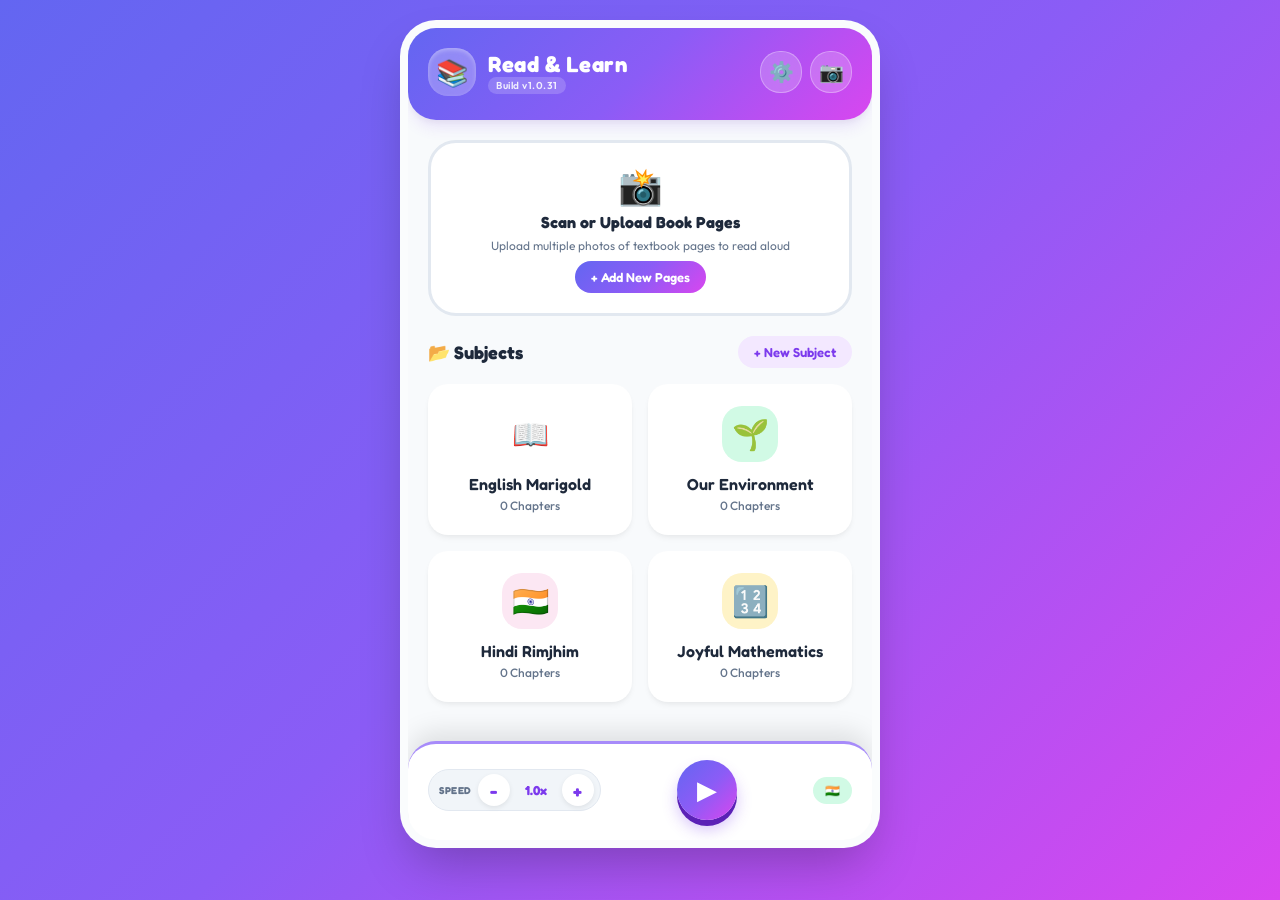
==== index.html @ c753f8bf "feat: Fullscreen Camera & Interactive Image Crop (Build v1.0.31)" ====
<!DOCTYPE html>
<html lang="en">

<head>
  <meta charset="UTF-8">
  <meta name="viewport" content="width=device-width, initial-scale=1.0, maximum-scale=1.0, user-scalable=no">
  <title>Read & Learn - Kids English & Hindi Learning App</title>
  <meta name="description"
    content="Kid-friendly learning app for 2nd graders to scan textbook pages, read English & Hindi text aloud in an Indian accent, and organize by subject and chapter.">
  <meta name="theme-color" content="#7C3AED">
  <link rel="manifest" href="manifest.json">
  <link rel="stylesheet" href="src/styles/main.css">
</head>

<body>

  <div class="app-container">

    <!-- APP HEADER -->
    <header class="app-header">
      <div class="header-top">
        <div class="logo-group">
          <div class="app-icon-badge">📚</div>
          <div>
            <h1 class="app-title">Read & Learn</h1>
            <p class="app-subtitle"><span class="build-tag" id="appBuildTag">Build v1.0.31</span></p>
          </div>
        </div>
        <div style="display: flex; gap: 8px;">
          <button class="btn-icon" id="btnHeaderAiSettings" title="AI Scanning Settings">⚙️</button>
          <button class="btn-icon" id="btnHeaderScan" title="Scan / Upload Pages">📷</button>
        </div>
      </div>

      <!-- Navigation Back Bar (Hidden on Home) -->
      <div class="nav-back-bar" id="navBackBar" style="display: none;">
        <button class="btn-back" id="btnNavBack">
          <span>←</span> Back
        </button>
        <span id="navBreadcrumb" style="font-family: var(--font-heading); font-size: 14px; opacity: 0.9;"></span>
      </div>
    </header>

    <!-- MAIN CONTENT VIEWS -->
    <main class="main-content">

      <!-- 1. HOME VIEW (Subjects Grid & Recent Chapters) -->
      <section id="view-home" class="view-section active">

        <!-- Action Banner -->
        <div class="upload-dropzone" id="quickScanBanner"
          style="padding: 20px; margin-bottom: 20px; background: white; border-style: solid; border-color: #E2E8F0;">
          <span class="dropzone-icon" style="font-size: 36px; margin-bottom: 4px;">📸</span>
          <h3 class="dropzone-title" style="font-size: 16px;">Scan or Upload Book Pages</h3>
          <p class="dropzone-sub" style="font-size: 12px; margin-bottom: 8px;">Upload multiple photos of textbook pages
            to read aloud</p>
          <button class="btn-pill" style="margin: 0 auto; background: var(--bg-gradient); color: white;">+ Add New
            Pages</button>
        </div>

        <div class="section-header">
          <h2 class="section-title"><span>📂</span> Subjects</h2>
          <button class="btn-pill" id="btnAddSubjectModal">+ New Subject</button>
        </div>

        <!-- Subjects Grid -->
        <div class="subjects-grid" id="subjectsGrid">
          <!-- Dynamic Subjects rendered by app.js -->
        </div>

      </section>


      <!-- 2. SUBJECT VIEW (Chapters List) -->
      <section id="view-subject" class="view-section">
        <div class="section-header">
          <h2 class="section-title" id="subjectDetailTitle"><span>📖</span> Subject Chapters</h2>
          <button class="btn-pill" id="btnAddChapterModal">+ New Chapter</button>
        </div>

        <div class="chapters-list" id="chaptersList">
          <!-- Dynamic Chapters list rendered by app.js -->
        </div>
      </section>


      <!-- 3. SCAN & MULTI-IMAGE UPLOAD VIEW -->
      <section id="view-scan" class="view-section">
        <div class="section-header">
          <h2 class="section-title"><span>📤</span> Upload & Extract Text</h2>
        </div>

        <!-- Scan Mode Selector (2 Options) -->
        <div class="scan-mode-container" style="margin-bottom: 20px;">
          <label class="form-label"
            style="font-weight: 700; font-size: 15px; margin-bottom: 10px; display: block;">Choose Scan Mode:</label>
          <div class="scan-mode-options" id="scanModeOptions">

            <!-- Option 1: Full Chapter Scan -->
            <div class="scan-option-card selected" id="btnModeFullChapter" data-mode="full">
              <div class="scan-option-badge" style="background: #EDE9FE; color: #6D28D9;">Option 1</div>
              <div class="scan-option-icon">📚</div>
              <div class="scan-option-content">
                <h4>Full Chapter Scan</h4>
                <p>Scan & save all textbook pages permanently to a Subject</p>
              </div>
              <input type="radio" id="radioModeFull" name="scanMode" value="full" checked
                style="accent-color: var(--primary-purple); width: 18px; height: 18px; cursor: pointer;">
            </div>

            <!-- Option 2: Temporary Scan -->
            <div class="scan-option-card" id="btnModeTempPage" data-mode="temp">
              <div class="scan-option-badge" style="background: #FEF3C7; color: #D97706;">Option 2</div>
              <div class="scan-option-icon">⚡</div>
              <div class="scan-option-content">
                <h4>Temporary Scan</h4>
                <p>Quick read aloud for 1 page without saving to stored chapters</p>
              </div>
              <input type="radio" id="radioModeTemp" name="scanMode" value="temp"
                style="accent-color: var(--primary-purple); width: 18px; height: 18px; cursor: pointer;">
            </div>

          </div>
        </div>

        <!-- Dropzone & Multi File Input -->
        <div class="upload-dropzone" id="uploadDropzone">
          <span class="dropzone-icon">🖼️</span>
          <h3 class="dropzone-title" id="dropzoneTitleText">Tap to Upload or Take Photo</h3>
          <p class="dropzone-sub" id="dropzoneSubText">Use mobile camera, upload files, or drag & drop</p>

          <!-- Hidden Native File Inputs -->
          <input type="file" id="fileInputCamera" accept="image/*" capture="environment" style="display: none;">
          <input type="file" id="fileInputMulti" multiple accept="image/*" style="display: none;">

          <div style="display: flex; gap: 8px; justify-content: center; flex-wrap: wrap; margin-top: 10px;">
            <button class="btn-pill" id="btnCameraSnap"
              style="background: var(--bg-gradient); color: white; font-weight: 700; box-shadow: 0 4px 10px rgba(124, 58, 237, 0.25);">📷
              Camera</button>
            <button class="btn-pill" id="btnLiveScanner"
              style="background: var(--primary-purple-soft); color: var(--primary-purple); font-weight: 600;">🎥 Live
              Scanner</button>
            <button class="btn-pill" id="btnChoosePhotos">📁 Gallery</button>
          </div>
        </div>

        <!-- Image Previews Grid -->
        <div class="image-previews-grid" id="imagePreviewsGrid">
          <!-- Thumbnails rendered dynamically -->
        </div>

        <!-- Destination Subject & Chapter Selection (Visible only in Full Chapter mode) -->
        <div id="fullChapterFields">
          <div class="form-group">
            <label class="form-label" for="selectScanSubject">Select Subject</label>
            <select id="selectScanSubject" class="form-select"></select>
          </div>

          <div class="form-group">
            <label class="form-label" for="inputScanChapterTitle">Chapter Name / Title</label>
            <input type="text" id="inputScanChapterTitle" class="form-input"
              placeholder="e.g. Chapter 1: The Magic Garden">
          </div>
        </div>

        <!-- Temporary Scan Banner Notice -->
        <div id="tempScanNotice"
          style="display: none; background: #FEF3C7; border: 1.5px dashed #F59E0B; padding: 12px 16px; border-radius: var(--radius-sm); margin-bottom: 16px; color: #92400E; font-size: 13px; align-items: center; gap: 10px;">
          <span style="font-size: 20px;">⚡</span>
          <div>
            <strong>Temporary 1-Page Mode Active:</strong>
            <div>Scans 1 page for instant read aloud. Will not save to database unless you choose to save later!</div>
          </div>
        </div>

        <!-- Progress Box -->
        <div class="progress-box" id="ocrProgressBox" style="display: none;">
          <div
            style="display: flex; justify-content: space-between; font-size: 13px; font-family: var(--font-heading);">
            <span id="ocrProgressStatus">Processing OCR...</span>
            <span id="ocrProgressPercent">0%</span>
          </div>
          <div class="progress-bar-bg">
            <div class="progress-bar-fill" id="ocrProgressBarFill"></div>
          </div>
        </div>

        <button class="btn-cta" id="btnStartOcr">
          <span>✨ Extract Text & Save Chapter</span>
        </button>
      </section>


      <!-- 4. CHAPTER READER VIEW (Sentence Highlighting & Dual Language) -->
      <section id="view-chapter" class="view-section">

        <div class="reader-container">
          <!-- Temporary Scan Header Banner -->
          <div id="tempScanHeaderBanner"
            style="display: none; background: #FEF3C7; border: 1px solid #FDE68A; color: #92400E; padding: 8px 14px; border-radius: var(--radius-sm); font-size: 12px; font-weight: 600; justify-content: space-between; align-items: center; margin-bottom: 14px;">
            <span style="display: flex; align-items: center; gap: 6px;">⚡ <span>Temporary Scan</span></span>
            <button class="btn-pill" id="btnSaveTempToChapter"
              style="padding: 4px 12px; font-size: 12px; background: #F59E0B; color: white;">💾 Save to Subject</button>
          </div>

          <!-- Reader Header & Language Selector -->
          <div class="reader-header">
            <div>
              <h2 class="reader-title" id="readerChapterTitle">Chapter Title</h2>
              <span id="readerSubjectBadge"
                style="font-size: 12px; color: var(--text-muted); font-weight: 600;">Subject</span>
            </div>

            <!-- Language Tabs (English vs Hindi) -->
            <div class="language-tabs">
              <button class="lang-tab-btn active" id="btnLangEn">🇬🇧 English</button>
              <button class="lang-tab-btn" id="btnLangHi">🇮🇳 हिंदी (Hindi)</button>
            </div>
          </div>

          <!-- Page Indicator & Scanned Image Modal Trigger -->
          <div class="page-image-toggle-bar">
            <span class="page-num-indicator" id="readerPageIndicator">Page 1 of 1</span>
            <div style="display: flex; gap: 6px;">
              <button class="btn-pill" id="btnEditTextContent"
                style="padding: 4px 10px; font-size: 11px; background: white; color: var(--primary-purple);">✏️ Edit
                Text</button>
              <button class="btn-pill" id="btnViewOriginalImage" style="padding: 4px 10px; font-size: 11px;">🖼️ View
                Photo</button>
            </div>
          </div>

          <!-- Main Text Box with Sentence Highlighting -->
          <div class="text-content-box" id="textContentBox">
            <!-- Sentences rendered dynamically with .sentence-item spans -->
          </div>
        </div>

      </section>

    </main>


    <!-- FLOATING KID AUDIO PLAYER DOCK (Sticky at bottom) -->
    <div class="audio-player-dock" id="audioPlayerDock">
      <div class="player-controls-row">

        <!-- YouTube-Style Speed Control (- / + from 0.1x to 2.0x) -->
        <div class="speed-control-group">
          <span class="speed-label">SPEED</span>
          <button class="speed-step-btn" id="btnSpeedDec" title="Decrease Speed">-</button>
          <span class="speed-value-badge" id="speedValueDisplay">1.0x</span>
          <button class="speed-step-btn" id="btnSpeedInc" title="Increase Speed">+</button>
        </div>

        <!-- Big Play / Pause Button -->
        <button class="play-main-btn" id="btnPlayMain" title="Read Aloud">
          ▶
        </button>

        <!-- Indian Accent Badge: flag only, no text label -->
        <div class="audio-accent-badge" title="Indian Accent Voice">
          <span id="audioAccentLabel">🇮🇳</span>
        </div>
      </div>
    </div>


    <!-- MODAL: ADD SUBJECT -->
    <div class="modal-overlay" id="modalAddSubject">
      <div class="modal-card">
        <div class="modal-header">
          <h3 class="modal-title">Create New Subject</h3>
          <button class="btn-delete-small" id="btnCloseSubjectModal">✕</button>
        </div>
        <div class="form-group">
          <label class="form-label" for="inputSubjectName">Subject Name</label>
          <input type="text" id="inputSubjectName" class="form-input" placeholder="e.g. Moral Science, Computers">
        </div>
        <div class="form-group">
          <label class="form-label">Subject Icon & Color</label>
          <div style="display: flex; gap: 10px;">
            <select id="selectSubjectIcon" class="form-select" style="flex: 1;">
              <option value="📖">📖 Book</option>
              <option value="🌱">🌱 Science</option>
              <option value="🎨">🎨 Art / Hindi</option>
              <option value="🔢">🔢 Math</option>
              <option value="🌍">🌍 Social</option>
              <option value="💻">💻 Computer</option>
              <option value="⭐">⭐ General</option>
            </select>
            <select id="selectSubjectTheme" class="form-select" style="flex: 1;">
              <option value="purple">💜 Purple</option>
              <option value="pink">💖 Pink</option>
              <option value="green">💚 Green</option>
              <option value="yellow">💛 Yellow</option>
              <option value="blue">💙 Blue</option>
            </select>
          </div>
        </div>
        <button class="btn-cta" id="btnSaveSubject">Save Subject</button>
      </div>
    </div>

    <!-- MODAL: SAVE TEMPORARY SCAN TO CHAPTER -->
    <div class="modal-overlay" id="modalSaveTemp">
      <div class="modal-card">
        <div class="modal-header"
          style="display: flex; justify-content: space-between; align-items: center; margin-bottom: 16px;">
          <h3 class="modal-title" style="font-family: var(--font-heading); font-size: 18px; color: var(--text-dark);">💾
            Save to Subject Chapter</h3>
          <button class="btn-delete-small" id="btnCloseSaveTempModal">✕</button>
        </div>
        <div class="form-group">
          <label class="form-label" for="selectSaveTempSubject">Select Subject</label>
          <select id="selectSaveTempSubject" class="form-select"></select>
        </div>
        <div class="form-group">
          <label class="form-label" for="inputSaveTempTitle">Chapter Name / Title</label>
          <input type="text" id="inputSaveTempTitle" class="form-input" placeholder="e.g. Chapter 1: Quick Story">
        </div>
        <button class="btn-cta" id="btnConfirmSaveTemp">Save to Chapter List</button>
      </div>
    </div>

    <!-- MODAL: LIVE CAMERA VIEWFINDER -->
    <div class="modal-overlay" id="modalLiveCamera">
      <div class="modal-card" style="max-width: 440px; padding: 18px; text-align: center;">
        <div class="modal-header"
          style="display: flex; justify-content: space-between; align-items: center; margin-bottom: 12px;">
          <h3 class="modal-title" style="font-family: var(--font-heading); font-size: 17px; color: var(--text-dark);">📷
            Align Page & Snap Photo</h3>
          <button class="btn-delete-small" id="btnCloseCameraModal">✕</button>
        </div>

        <div
          style="position: relative; width: 100%; aspect-ratio: 4/3; background: #000; border-radius: var(--radius-md); overflow: hidden; margin-bottom: 16px; box-shadow: inset 0 0 20px rgba(0,0,0,0.6);">
          <video id="cameraVideoFeed" autoplay playsinline
            style="width: 100%; height: 100%; object-fit: cover;"></video>
          <!-- Page Framing Guide -->
          <div
            style="position: absolute; top: 12px; left: 12px; right: 12px; bottom: 12px; border: 2px dashed rgba(255,255,255,0.7); border-radius: 12px; pointer-events: none; display: flex; align-items: center; justify-content: center; color: rgba(255,255,255,0.7); font-size: 12px;">
            Align textbook page inside frame
          </div>
        </div>

        <button class="btn-cta" id="btnSnapCameraStream"
          style="background: var(--bg-gradient); color: white; padding: 14px;">
          <span>📸 Snap Picture</span>
        </button>
      </div>
    </div>

    <!-- MODAL: EDIT PAGE TEXT -->
    <div class="modal-overlay" id="modalEditText">
      <div class="modal-card" style="max-width: 440px;">
        <div class="modal-header"
          style="display: flex; justify-content: space-between; align-items: center; margin-bottom: 14px;">
          <h3 class="modal-title" style="font-family: var(--font-heading); font-size: 17px; color: var(--text-dark);">✏️
            Edit Page Text</h3>
          <button class="btn-delete-small" id="btnCloseEditTextModal">✕</button>
        </div>
        <div class="form-group">
          <label class="form-label" for="inputPageTextEdit">Page Content (English)</label>
          <textarea id="inputPageTextEdit" class="form-input" rows="8"
            style="font-family: var(--font-body); font-size: 15px; resize: vertical; line-height: 1.5;"></textarea>
        </div>
        <button class="btn-cta" id="btnSavePageTextEdit">Save & Re-translate</button>
      </div>
    </div>

    <!-- FULLSCREEN CAMERA: Live + Crop -->
    <div class="camera-fullscreen-overlay" id="modalCameraStream">

      <!-- Phase 1: Live video feed -->
      <div id="cameraLivePhase">
        <video id="videoCameraFeed" autoplay playsinline muted webkit-playsinline></video>
        <div class="camera-top-bar">
          <button id="btnCloseCameraModal" onclick="if(window.app && window.app.scanView) window.app.scanView.stopCameraStream()">✕ Close</button>
        </div>
        <div class="camera-viewfinder-guide" aria-hidden="true"></div>
        <div class="camera-bottom-bar">
          <button id="btnSnapCameraStream" onclick="if(window.app && window.app.scanView) window.app.scanView.snapFrameFromCamera()">📸 Snap</button>
        </div>
      </div>

      <!-- Phase 2: Crop editor (shown after snap) -->
      <div id="cameraCropPhase" style="display:none;">
        <canvas id="cropCanvas"></canvas>
        <div id="cropHandleOverlay"></div>
        <div class="camera-top-bar">
          <button id="btnCropRetake" onclick="if(window.app && window.app.scanView) window.app.scanView._retakeFromCrop()">↩ Retake</button>
        </div>
        <div class="camera-bottom-bar">
          <div class="crop-bottom-hint">Drag corners to adjust crop</div>
          <button id="btnCropConfirm" onclick="if(window.app && window.app.scanView) window.app.scanView._confirmCrop()">✂️ Use Crop</button>
        </div>
      </div>

    </div>

    <!-- MODAL: AI SETTINGS (Gemini API Key) -->
    <div class="modal-overlay" id="modalAiSettings">
      <div class="modal-card" style="max-width: 420px;">
        <div class="modal-header"
          style="display: flex; justify-content: space-between; align-items: center; margin-bottom: 16px;">
          <h3 class="modal-title" style="font-family: var(--font-heading); font-size: 17px; color: var(--text-dark);">✨
            AI Vision Settings</h3>
          <button class="btn-close-modal" id="btnCloseAiSettings">✕</button>
        </div>

        <!-- Status Badge -->
        <div id="aiStatusBadge"
          style="display: flex; align-items: center; gap: 8px; padding: 10px 14px; border-radius: var(--radius-sm); background: #F1F5F9; margin-bottom: 16px; font-size: 13px; font-weight: 600;">
          <span id="aiStatusDot"
            style="width: 10px; height: 10px; border-radius: 50%; background: #94A3B8; display: inline-block;"></span>
          <span id="aiStatusText">No API Key — Using On-Device OCR</span>
        </div>

        <div class="form-group" style="margin-bottom: 14px;">
          <label class="form-label" for="inputGeminiApiKey">Gemini API Key</label>
          <input id="inputGeminiApiKey" type="password" class="form-input"
            placeholder="Paste your Gemini API key here..." autocomplete="off" />
          <p style="font-size: 11px; color: var(--text-muted); margin-top: 6px; line-height: 1.5;">Get a <strong>100%
              free</strong> API key from <a href="https://aistudio.google.com/" target="_blank"
              style="color: var(--primary-purple);">Google AI Studio</a>. Key is stored only on your phone.</p>
        </div>

        <div style="display: flex; gap: 10px; margin-bottom: 10px;">
          <button class="btn-cta" id="btnSaveAiKey" style="flex: 1;">💾 Save Key & Enable AI</button>
          <button class="btn-pill" id="btnClearAiKey"
            style="padding: 12px 16px; background: #FEE2E2; color: #DC2626;">🗑️ Remove</button>
        </div>
        <button class="btn-pill" id="btnTestAiKey"
          style="width: 100%; background: #EDE9FE; color: #6D28D9; font-weight: 700;">🔌 Test Connection</button>
        <p id="aiTestResult" style="font-size: 12px; margin-top: 8px; min-height: 16px; font-weight: 600;"></p>
      </div>
    </div>

    <!-- TOAST NOTIFICATION -->
    <div class="toast-msg" id="toastMsg">Notification message</div>

  </div>

  <!-- Tesseract OCR Library (local worker runner) -->
  <script src="lib/tesseract/tesseract.min.js"></script>

  <!-- Modular PWA Application Entry Point -->
  <script type="module" src="src/app.js"></script>
</body>

</html>
---- src/styles/main.css ----
/* ==========================================================================
   Kids Learning App - Modular CSS Master Import File
   ========================================================================== */

@import './base.css';
@import './header.css';
@import './home-view.css';
@import './scan-view.css';
@import './reader.css';
@import './player.css';
@import './modals.css';
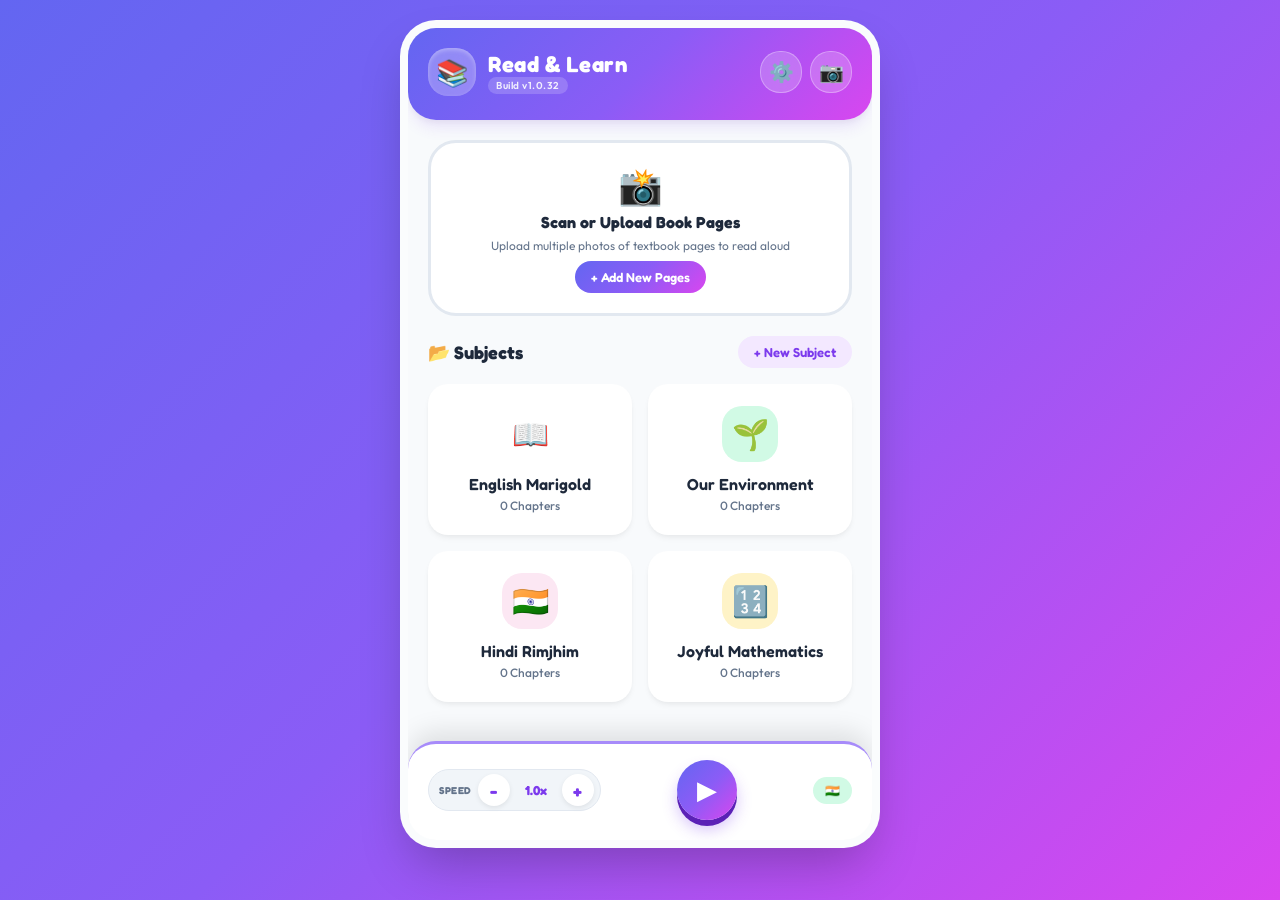
==== commit cde115eb: "feat(scanner): fullscreen live camera with interactive crop step (Build v1.0.32) Live Camera Scanner" ====
--- a/index.html
+++ b/index.html
@@ -23,7 +23,7 @@
           <div class="app-icon-badge">📚</div>
           <div>
             <h1 class="app-title">Read & Learn</h1>
-            <p class="app-subtitle"><span class="build-tag" id="appBuildTag">Build v1.0.31</span></p>
+            <p class="app-subtitle"><span class="build-tag" id="appBuildTag">Build v1.0.32</span></p>
           </div>
         </div>
         <div style="display: flex; gap: 8px;">
@@ -323,34 +323,6 @@
       </div>
     </div>
 
-    <!-- MODAL: LIVE CAMERA VIEWFINDER -->
-    <div class="modal-overlay" id="modalLiveCamera">
-      <div class="modal-card" style="max-width: 440px; padding: 18px; text-align: center;">
-        <div class="modal-header"
-          style="display: flex; justify-content: space-between; align-items: center; margin-bottom: 12px;">
-          <h3 class="modal-title" style="font-family: var(--font-heading); font-size: 17px; color: var(--text-dark);">📷
-            Align Page & Snap Photo</h3>
-          <button class="btn-delete-small" id="btnCloseCameraModal">✕</button>
-        </div>
-
-        <div
-          style="position: relative; width: 100%; aspect-ratio: 4/3; background: #000; border-radius: var(--radius-md); overflow: hidden; margin-bottom: 16px; box-shadow: inset 0 0 20px rgba(0,0,0,0.6);">
-          <video id="cameraVideoFeed" autoplay playsinline
-            style="width: 100%; height: 100%; object-fit: cover;"></video>
-          <!-- Page Framing Guide -->
-          <div
-            style="position: absolute; top: 12px; left: 12px; right: 12px; bottom: 12px; border: 2px dashed rgba(255,255,255,0.7); border-radius: 12px; pointer-events: none; display: flex; align-items: center; justify-content: center; color: rgba(255,255,255,0.7); font-size: 12px;">
-            Align textbook page inside frame
-          </div>
-        </div>
-
-        <button class="btn-cta" id="btnSnapCameraStream"
-          style="background: var(--bg-gradient); color: white; padding: 14px;">
-          <span>📸 Snap Picture</span>
-        </button>
-      </div>
-    </div>
-
     <!-- MODAL: EDIT PAGE TEXT -->
     <div class="modal-overlay" id="modalEditText">
       <div class="modal-card" style="max-width: 440px;">
@@ -369,34 +341,39 @@
       </div>
     </div>
 
-    <!-- FULLSCREEN CAMERA: Live + Crop -->
-    <div class="camera-fullscreen-overlay" id="modalCameraStream">
-
-      <!-- Phase 1: Live video feed -->
-      <div id="cameraLivePhase">
-        <video id="videoCameraFeed" autoplay playsinline muted webkit-playsinline></video>
-        <div class="camera-top-bar">
-          <button id="btnCloseCameraModal" onclick="if(window.app && window.app.scanView) window.app.scanView.stopCameraStream()">✕ Close</button>
-        </div>
-        <div class="camera-viewfinder-guide" aria-hidden="true"></div>
-        <div class="camera-bottom-bar">
-          <button id="btnSnapCameraStream" onclick="if(window.app && window.app.scanView) window.app.scanView.snapFrameFromCamera()">📸 Snap</button>
-        </div>
-      </div>
-
-      <!-- Phase 2: Crop editor (shown after snap) -->
-      <div id="cameraCropPhase" style="display:none;">
-        <canvas id="cropCanvas"></canvas>
-        <div id="cropHandleOverlay"></div>
-        <div class="camera-top-bar">
-          <button id="btnCropRetake" onclick="if(window.app && window.app.scanView) window.app.scanView._retakeFromCrop()">↩ Retake</button>
-        </div>
-        <div class="camera-bottom-bar">
-          <div class="crop-bottom-hint">Drag corners to adjust crop</div>
-          <button id="btnCropConfirm" onclick="if(window.app && window.app.scanView) window.app.scanView._confirmCrop()">✂️ Use Crop</button>
-        </div>
-      </div>
-
+    <!-- MODAL: LIVE CAMERA STREAM (Fullscreen viewfinder + crop step) -->
+    <div class="modal-overlay camera-modal-fullscreen" id="modalCameraStream">
+      <div class="camera-fullscreen-topbar">
+        <button class="btn-camera-icon" id="btnCloseCameraModal" onclick="if(window.app) window.app.scanView.stopCameraStream()">✕</button>
+        <h3 class="camera-fullscreen-title" id="cameraStageTitle">📷 Live Camera Scanner</h3>
+      </div>
+
+      <!-- Stage 1: Live viewfinder -->
+      <div class="camera-stage" id="cameraLiveStage">
+        <video id="videoCameraFeed" autoplay playsinline class="camera-fullscreen-feed"></video>
+        <div class="camera-frame-guide" aria-hidden="true">Align textbook page inside frame</div>
+        <div class="camera-fullscreen-controls">
+          <button class="btn-snap-circle" id="btnSnapCameraStream" title="Capture Photo" aria-label="Capture Photo"
+            onclick="if(window.app) window.app.scanView.snapFrameFromCamera()"></button>
+        </div>
+      </div>
+
+      <!-- Stage 2: Crop the captured photo -->
+      <div class="camera-stage" id="cameraCropStage" style="display: none;">
+        <div class="crop-canvas-wrap" id="cropCanvasWrap">
+          <img id="cropImage" alt="Captured page" draggable="false">
+          <div class="crop-box" id="cropBox">
+            <div class="crop-handle crop-handle-nw" data-handle="nw"></div>
+            <div class="crop-handle crop-handle-ne" data-handle="ne"></div>
+            <div class="crop-handle crop-handle-sw" data-handle="sw"></div>
+            <div class="crop-handle crop-handle-se" data-handle="se"></div>
+          </div>
+        </div>
+        <div class="crop-action-bar">
+          <button class="btn-crop-secondary" id="btnRetakePhoto" onclick="if(window.app) window.app.scanView.retakePhoto()">🔄 Retake</button>
+          <button class="btn-crop-primary" id="btnConfirmCrop" onclick="if(window.app) window.app.scanView.confirmCrop()">✅ Use Photo</button>
+        </div>
+      </div>
     </div>
 
     <!-- MODAL: AI SETTINGS (Gemini API Key) -->
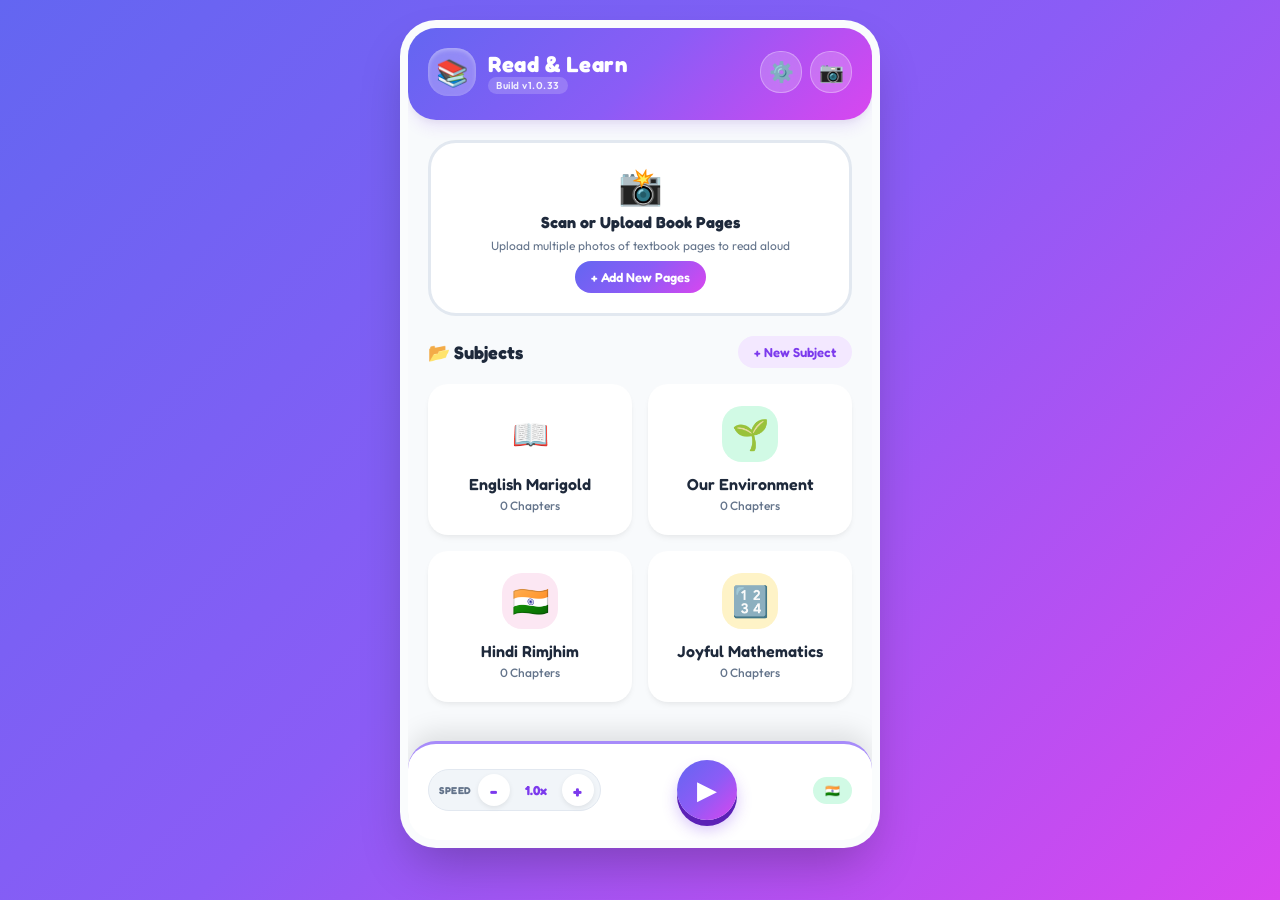
==== commit da0ef72b: "fix(tts): enforce Indian English accent (en-IN) over British (en-GB) fallback (Build v1.0.33)" ====
--- a/index.html
+++ b/index.html
@@ -23,7 +23,7 @@
           <div class="app-icon-badge">📚</div>
           <div>
             <h1 class="app-title">Read & Learn</h1>
-            <p class="app-subtitle"><span class="build-tag" id="appBuildTag">Build v1.0.32</span></p>
+            <p class="app-subtitle"><span class="build-tag" id="appBuildTag">Build v1.0.33</span></p>
           </div>
         </div>
         <div style="display: flex; gap: 8px;">
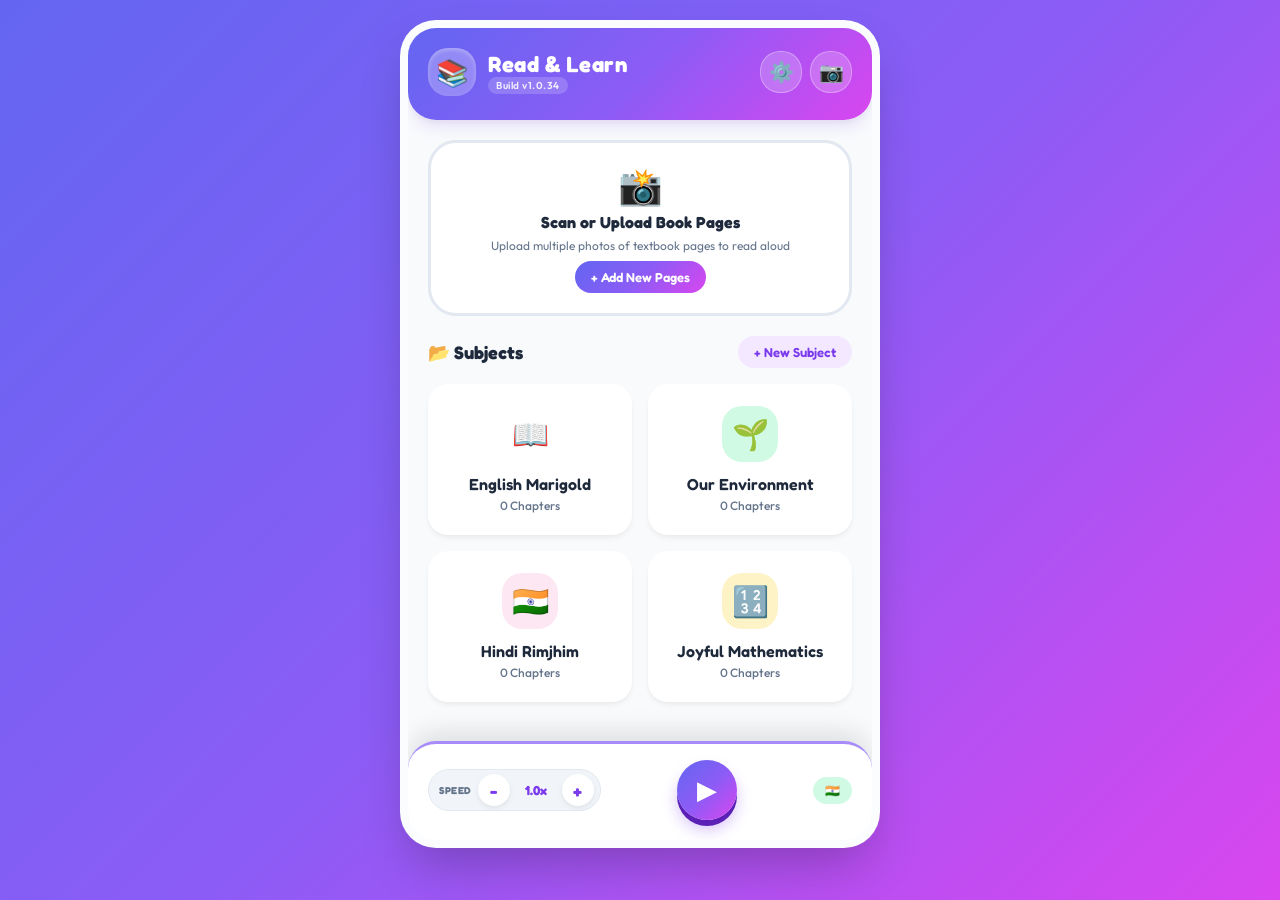
==== commit 1a66de16: "feat(settings): left slide-in Settings panel with multi-language translation, voice picker, and offl" ====
--- a/index.html
+++ b/index.html
@@ -23,7 +23,7 @@
           <div class="app-icon-badge">📚</div>
           <div>
             <h1 class="app-title">Read & Learn</h1>
-            <p class="app-subtitle"><span class="build-tag" id="appBuildTag">Build v1.0.33</span></p>
+            <p class="app-subtitle"><span class="build-tag" id="appBuildTag">Build v1.0.34</span></p>
           </div>
         </div>
         <div style="display: flex; gap: 8px;">
@@ -353,8 +353,11 @@
         <video id="videoCameraFeed" autoplay playsinline class="camera-fullscreen-feed"></video>
         <div class="camera-frame-guide" aria-hidden="true">Align textbook page inside frame</div>
         <div class="camera-fullscreen-controls">
-          <button class="btn-snap-circle" id="btnSnapCameraStream" title="Capture Photo" aria-label="Capture Photo"
-            onclick="if(window.app) window.app.scanView.snapFrameFromCamera()"></button>
+          <button class="btn-snap-shutter" id="btnSnapCameraStream" title="Capture Photo" aria-label="Capture Photo"
+            onclick="if(window.app) window.app.scanView.snapFrameFromCamera()">
+            <span class="btn-snap-icon">📷</span>
+            <span class="btn-snap-label">Capture Photo</span>
+          </button>
         </div>
       </div>
 
@@ -377,40 +380,81 @@
     </div>
 
     <!-- MODAL: AI SETTINGS (Gemini API Key) -->
-    <div class="modal-overlay" id="modalAiSettings">
-      <div class="modal-card" style="max-width: 420px;">
-        <div class="modal-header"
-          style="display: flex; justify-content: space-between; align-items: center; margin-bottom: 16px;">
-          <h3 class="modal-title" style="font-family: var(--font-heading); font-size: 17px; color: var(--text-dark);">✨
-            AI Vision Settings</h3>
+    <div class="modal-overlay drawer-left" id="modalSettingsPanel">
+      <div class="drawer-panel">
+        <div class="drawer-header">
+          <h3 class="drawer-title">⚙️ Settings</h3>
           <button class="btn-close-modal" id="btnCloseAiSettings">✕</button>
         </div>
 
-        <!-- Status Badge -->
-        <div id="aiStatusBadge"
-          style="display: flex; align-items: center; gap: 8px; padding: 10px 14px; border-radius: var(--radius-sm); background: #F1F5F9; margin-bottom: 16px; font-size: 13px; font-weight: 600;">
-          <span id="aiStatusDot"
-            style="width: 10px; height: 10px; border-radius: 50%; background: #94A3B8; display: inline-block;"></span>
-          <span id="aiStatusText">No API Key — Using On-Device OCR</span>
-        </div>
-
-        <div class="form-group" style="margin-bottom: 14px;">
-          <label class="form-label" for="inputGeminiApiKey">Gemini API Key</label>
-          <input id="inputGeminiApiKey" type="password" class="form-input"
-            placeholder="Paste your Gemini API key here..." autocomplete="off" />
-          <p style="font-size: 11px; color: var(--text-muted); margin-top: 6px; line-height: 1.5;">Get a <strong>100%
-              free</strong> API key from <a href="https://aistudio.google.com/" target="_blank"
-              style="color: var(--primary-purple);">Google AI Studio</a>. Key is stored only on your phone.</p>
-        </div>
-
-        <div style="display: flex; gap: 10px; margin-bottom: 10px;">
-          <button class="btn-cta" id="btnSaveAiKey" style="flex: 1;">💾 Save Key & Enable AI</button>
-          <button class="btn-pill" id="btnClearAiKey"
-            style="padding: 12px 16px; background: #FEE2E2; color: #DC2626;">🗑️ Remove</button>
-        </div>
-        <button class="btn-pill" id="btnTestAiKey"
-          style="width: 100%; background: #EDE9FE; color: #6D28D9; font-weight: 700;">🔌 Test Connection</button>
-        <p id="aiTestResult" style="font-size: 12px; margin-top: 8px; min-height: 16px; font-weight: 600;"></p>
+        <!-- Section 1: AI Vision -->
+        <div class="settings-section">
+          <div class="settings-section-title"><span>✨</span> AI Vision</div>
+
+          <div id="aiStatusBadge"
+            style="display: flex; align-items: center; gap: 8px; padding: 10px 14px; border-radius: var(--radius-sm); background: #F1F5F9; margin-bottom: 14px; font-size: 13px; font-weight: 600;">
+            <span id="aiStatusDot"
+              style="width: 10px; height: 10px; border-radius: 50%; background: #94A3B8; display: inline-block;"></span>
+            <span id="aiStatusText">No API Key — Using On-Device OCR</span>
+          </div>
+
+          <div class="form-group" style="margin-bottom: 14px;">
+            <label class="form-label" for="inputGeminiApiKey">Gemini API Key</label>
+            <input id="inputGeminiApiKey" type="password" class="form-input"
+              placeholder="Paste your Gemini API key here..." autocomplete="off" />
+            <p class="settings-section-hint">Get a <strong>100% free</strong> API key from
+              <a href="https://aistudio.google.com/" target="_blank" style="color: var(--primary-purple);">Google AI Studio</a>.
+              Key is stored only on your phone.</p>
+          </div>
+
+          <div style="display: flex; gap: 10px; margin-bottom: 10px;">
+            <button class="btn-cta" id="btnSaveAiKey" style="flex: 1;">💾 Save Key & Enable AI</button>
+            <button class="btn-pill" id="btnClearAiKey"
+              style="padding: 12px 16px; background: #FEE2E2; color: #DC2626;">🗑️ Remove</button>
+          </div>
+          <button class="btn-pill" id="btnTestAiKey"
+            style="width: 100%; background: #EDE9FE; color: #6D28D9; font-weight: 700;">🔌 Test Connection</button>
+          <p id="aiTestResult" style="font-size: 12px; margin-top: 8px; min-height: 16px; font-weight: 600;"></p>
+        </div>
+
+        <!-- Section 2: Translation & Target Language -->
+        <div class="settings-section">
+          <div class="settings-section-title"><span>🌐</span> Translation Language</div>
+          <div class="form-group" style="margin-bottom: 0;">
+            <label class="form-label" for="selectTargetLanguage">Translate scanned pages into</label>
+            <select id="selectTargetLanguage" class="form-select"></select>
+            <p class="settings-section-hint">New scans will be translated into this language. Chapters you've already scanned keep their original translation.</p>
+          </div>
+        </div>
+
+        <!-- Section 3: Voice Accents -->
+        <div class="settings-section">
+          <div class="settings-section-title"><span>🔊</span> Voice Accent</div>
+          <div class="form-group" style="margin-bottom: 0;">
+            <label class="form-label" for="selectVoiceAccent">Reading voice</label>
+            <select id="selectVoiceAccent" class="form-select"></select>
+            <p class="settings-section-hint" id="voiceAccentHint">Auto-picks the best Indian-accent voice available on your device.</p>
+          </div>
+        </div>
+
+        <!-- Section 4: Offline Engine -->
+        <div class="settings-section">
+          <div class="settings-section-title"><span>⚡</span> Offline Engine</div>
+          <div class="settings-toggle-row">
+            <span class="settings-toggle-label">Always use offline scanning</span>
+            <label class="settings-switch">
+              <input type="checkbox" id="checkPreferOffline">
+              <span class="settings-switch-track"></span>
+            </label>
+          </div>
+          <p class="settings-section-hint">Skip AI Vision even if a key is set, and scan every page with the on-device engine instead.</p>
+        </div>
+
+        <!-- Section 5: Debug Logs -->
+        <div class="settings-section" style="margin-bottom: 0;">
+          <div class="settings-section-title"><span>📋</span> Debug Logs</div>
+          <button class="btn-settings-link" id="btnOpenDebugLogs">📋 View Debug Logs</button>
+        </div>
       </div>
     </div>
 
--- a/src/styles/main.css
+++ b/src/styles/main.css
@@ -9,3 +9,4 @@
 @import './reader.css';
 @import './player.css';
 @import './modals.css';
+@import './settings-panel.css';
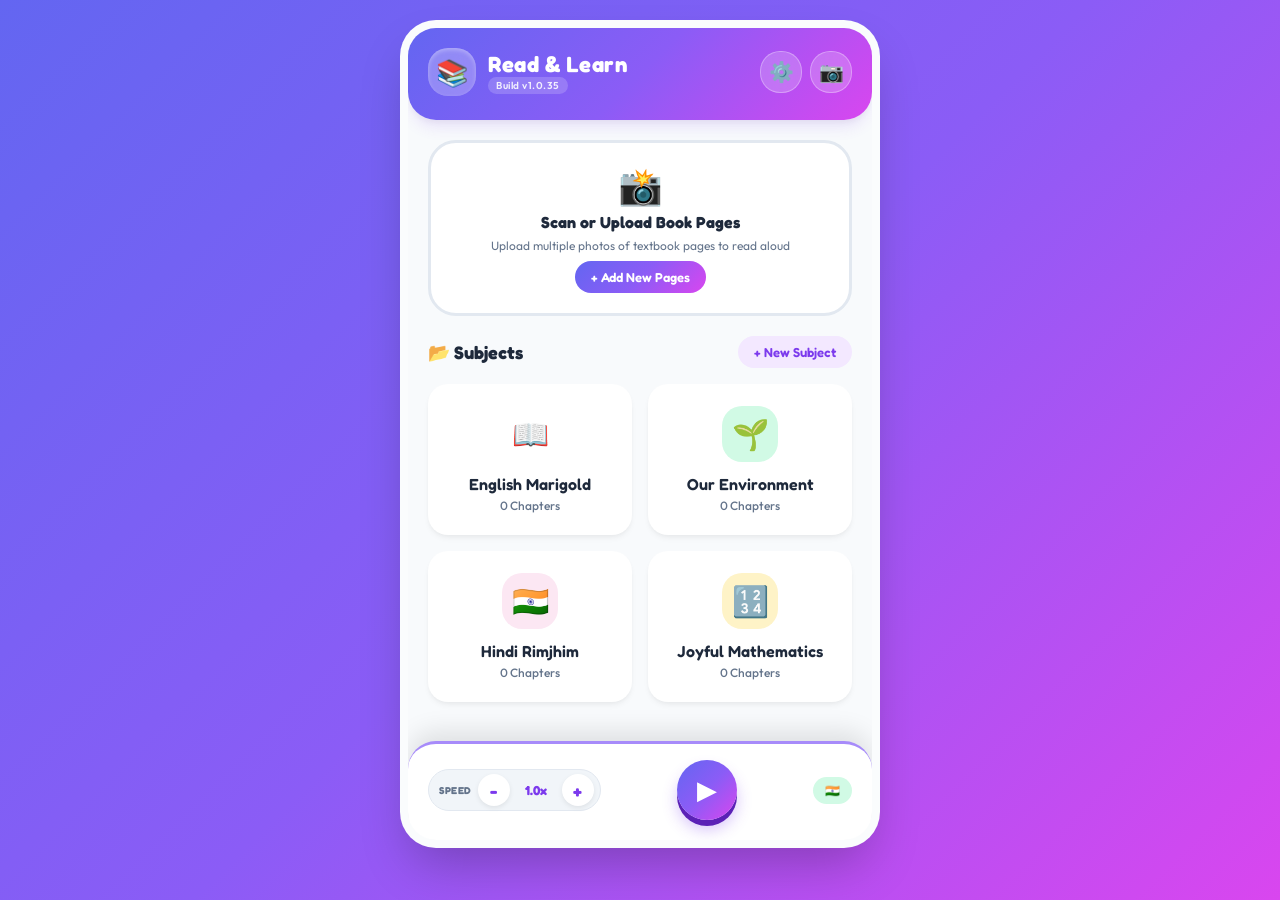
==== commit 80ce6588: "refactor(settings): redesign panel as a menu with drill-down screens (Build v1.0.35) Replace the fla" ====
--- a/index.html
+++ b/index.html
@@ -23,7 +23,7 @@
           <div class="app-icon-badge">📚</div>
           <div>
             <h1 class="app-title">Read & Learn</h1>
-            <p class="app-subtitle"><span class="build-tag" id="appBuildTag">Build v1.0.34</span></p>
+            <p class="app-subtitle"><span class="build-tag" id="appBuildTag">Build v1.0.35</span></p>
           </div>
         </div>
         <div style="display: flex; gap: 8px;">
@@ -382,14 +382,69 @@
     <!-- MODAL: AI SETTINGS (Gemini API Key) -->
     <div class="modal-overlay drawer-left" id="modalSettingsPanel">
       <div class="drawer-panel">
-        <div class="drawer-header">
-          <h3 class="drawer-title">⚙️ Settings</h3>
-          <button class="btn-close-modal" id="btnCloseAiSettings">✕</button>
-        </div>
-
-        <!-- Section 1: AI Vision -->
-        <div class="settings-section">
-          <div class="settings-section-title"><span>✨</span> AI Vision</div>
+
+        <!-- MENU (root) stage -->
+        <div class="settings-stage" id="settingsMenuStage">
+          <div class="drawer-header">
+            <h3 class="drawer-title">⚙️ Settings</h3>
+            <button class="btn-close-modal" id="btnCloseAiSettings">✕</button>
+          </div>
+
+          <button class="settings-menu-row" data-open-stage="stageAiVision">
+            <span class="settings-menu-icon" style="background: var(--primary-purple-soft);">✨</span>
+            <span class="settings-menu-text">
+              <span class="settings-menu-title">AI Vision</span>
+              <span class="settings-menu-subtitle" id="menuSubtitleAiVision">Not Configured</span>
+            </span>
+            <span class="settings-menu-chevron">›</span>
+          </button>
+
+          <button class="settings-menu-row" data-open-stage="stageLanguage">
+            <span class="settings-menu-icon" style="background: var(--accent-blue-soft);">🌐</span>
+            <span class="settings-menu-text">
+              <span class="settings-menu-title">Translation Language</span>
+              <span class="settings-menu-subtitle" id="menuSubtitleLanguage">Hindi</span>
+            </span>
+            <span class="settings-menu-chevron">›</span>
+          </button>
+
+          <button class="settings-menu-row" data-open-stage="stageVoice">
+            <span class="settings-menu-icon" style="background: var(--accent-pink-soft);">🔊</span>
+            <span class="settings-menu-text">
+              <span class="settings-menu-title">Voice Accent</span>
+              <span class="settings-menu-subtitle" id="menuSubtitleVoice">Auto</span>
+            </span>
+            <span class="settings-menu-chevron">›</span>
+          </button>
+
+          <div class="settings-menu-row settings-menu-row-static">
+            <span class="settings-menu-icon" style="background: var(--accent-yellow-soft);">⚡</span>
+            <span class="settings-menu-text">
+              <span class="settings-menu-title">Offline Engine</span>
+              <span class="settings-menu-subtitle">Always scan offline</span>
+            </span>
+            <label class="settings-switch">
+              <input type="checkbox" id="checkPreferOffline">
+              <span class="settings-switch-track"></span>
+            </label>
+          </div>
+
+          <button class="settings-menu-row" id="btnOpenDebugLogs">
+            <span class="settings-menu-icon" style="background: var(--accent-green-soft);">📋</span>
+            <span class="settings-menu-text">
+              <span class="settings-menu-title">Debug Logs</span>
+              <span class="settings-menu-subtitle">View app activity log</span>
+            </span>
+            <span class="settings-menu-chevron">›</span>
+          </button>
+        </div>
+
+        <!-- DETAIL stage: AI Vision -->
+        <div class="settings-stage" id="stageAiVision" style="display: none;">
+          <div class="drawer-header">
+            <button class="btn-settings-back" data-back-to-menu>←</button>
+            <h3 class="drawer-title">✨ AI Vision</h3>
+          </div>
 
           <div id="aiStatusBadge"
             style="display: flex; align-items: center; gap: 8px; padding: 10px 14px; border-radius: var(--radius-sm); background: #F1F5F9; margin-bottom: 14px; font-size: 13px; font-weight: 600;">
@@ -417,44 +472,26 @@
           <p id="aiTestResult" style="font-size: 12px; margin-top: 8px; min-height: 16px; font-weight: 600;"></p>
         </div>
 
-        <!-- Section 2: Translation & Target Language -->
-        <div class="settings-section">
-          <div class="settings-section-title"><span>🌐</span> Translation Language</div>
-          <div class="form-group" style="margin-bottom: 0;">
-            <label class="form-label" for="selectTargetLanguage">Translate scanned pages into</label>
-            <select id="selectTargetLanguage" class="form-select"></select>
-            <p class="settings-section-hint">New scans will be translated into this language. Chapters you've already scanned keep their original translation.</p>
-          </div>
-        </div>
-
-        <!-- Section 3: Voice Accents -->
-        <div class="settings-section">
-          <div class="settings-section-title"><span>🔊</span> Voice Accent</div>
-          <div class="form-group" style="margin-bottom: 0;">
-            <label class="form-label" for="selectVoiceAccent">Reading voice</label>
-            <select id="selectVoiceAccent" class="form-select"></select>
-            <p class="settings-section-hint" id="voiceAccentHint">Auto-picks the best Indian-accent voice available on your device.</p>
-          </div>
-        </div>
-
-        <!-- Section 4: Offline Engine -->
-        <div class="settings-section">
-          <div class="settings-section-title"><span>⚡</span> Offline Engine</div>
-          <div class="settings-toggle-row">
-            <span class="settings-toggle-label">Always use offline scanning</span>
-            <label class="settings-switch">
-              <input type="checkbox" id="checkPreferOffline">
-              <span class="settings-switch-track"></span>
-            </label>
-          </div>
-          <p class="settings-section-hint">Skip AI Vision even if a key is set, and scan every page with the on-device engine instead.</p>
-        </div>
-
-        <!-- Section 5: Debug Logs -->
-        <div class="settings-section" style="margin-bottom: 0;">
-          <div class="settings-section-title"><span>📋</span> Debug Logs</div>
-          <button class="btn-settings-link" id="btnOpenDebugLogs">📋 View Debug Logs</button>
-        </div>
+        <!-- DETAIL stage: Translation Language -->
+        <div class="settings-stage" id="stageLanguage" style="display: none;">
+          <div class="drawer-header">
+            <button class="btn-settings-back" data-back-to-menu>←</button>
+            <h3 class="drawer-title">🌐 Translation Language</h3>
+          </div>
+          <p class="settings-section-hint" style="margin-bottom: 14px;">New scans will be translated into this language. Chapters you've already scanned keep their original translation.</p>
+          <div id="languageOptionsList" class="settings-option-list"></div>
+        </div>
+
+        <!-- DETAIL stage: Voice Accent -->
+        <div class="settings-stage" id="stageVoice" style="display: none;">
+          <div class="drawer-header">
+            <button class="btn-settings-back" data-back-to-menu>←</button>
+            <h3 class="drawer-title">🔊 Voice Accent</h3>
+          </div>
+          <p class="settings-section-hint" id="voiceAccentHint" style="margin-bottom: 14px;">Auto-picks the best Indian-accent voice available on your device.</p>
+          <div id="voiceOptionsList" class="settings-option-list"></div>
+        </div>
+
       </div>
     </div>
 
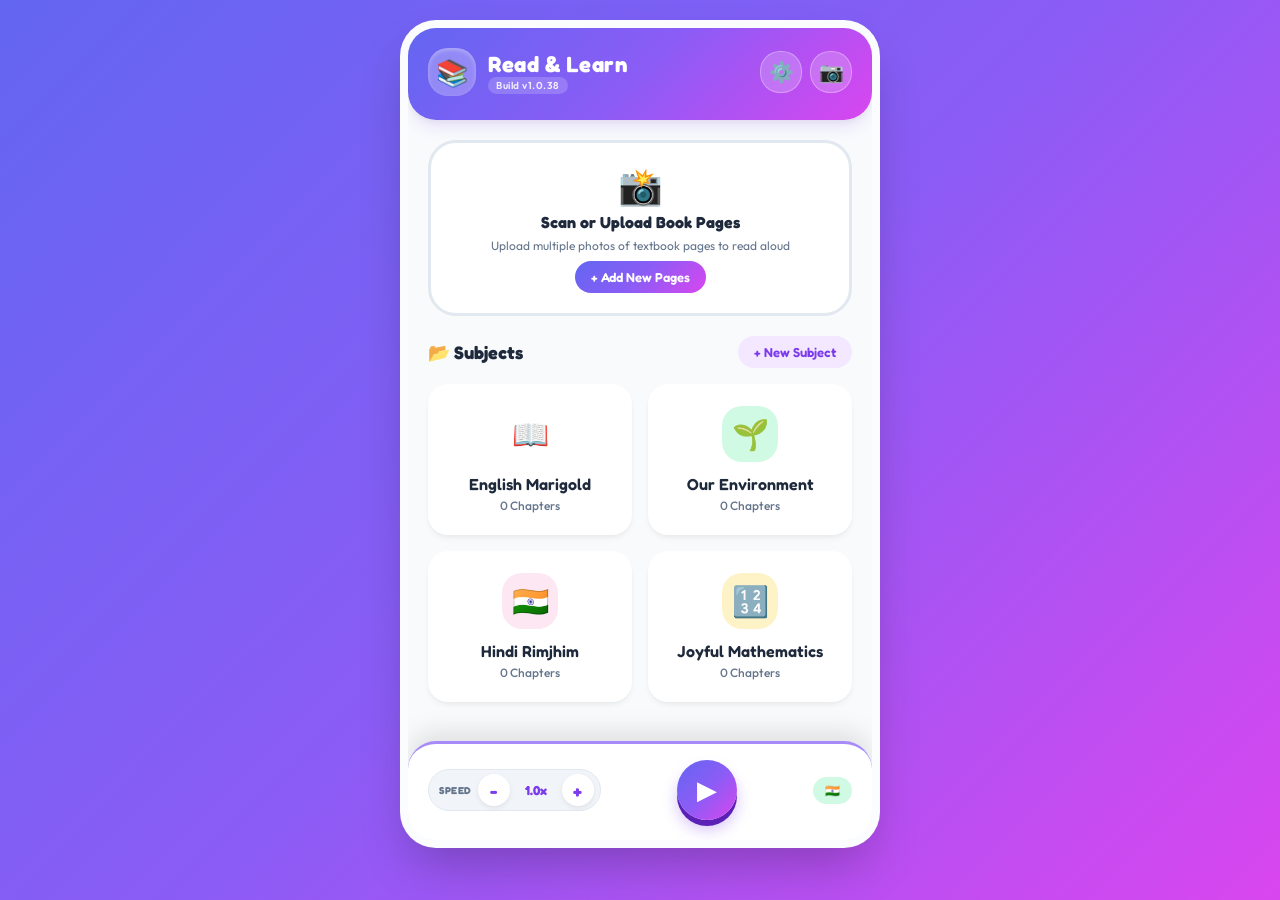
==== commit 36482b90: "feat(settings): independent language pickers, offline pack status, voice speed control, and honest A" ====
--- a/index.html
+++ b/index.html
@@ -23,7 +23,7 @@
           <div class="app-icon-badge">📚</div>
           <div>
             <h1 class="app-title">Read & Learn</h1>
-            <p class="app-subtitle"><span class="build-tag" id="appBuildTag">Build v1.0.35</span></p>
+            <p class="app-subtitle"><span class="build-tag" id="appBuildTag">Build v1.0.38</span></p>
           </div>
         </div>
         <div style="display: flex; gap: 8px;">
@@ -333,7 +333,7 @@
           <button class="btn-delete-small" id="btnCloseEditTextModal">✕</button>
         </div>
         <div class="form-group">
-          <label class="form-label" for="inputPageTextEdit">Page Content (English)</label>
+          <label class="form-label" for="inputPageTextEdit" id="editTextLabel">Page Content (English)</label>
           <textarea id="inputPageTextEdit" class="form-input" rows="8"
             style="font-family: var(--font-body); font-size: 15px; resize: vertical; line-height: 1.5;"></textarea>
         </div>
@@ -403,7 +403,7 @@
             <span class="settings-menu-icon" style="background: var(--accent-blue-soft);">🌐</span>
             <span class="settings-menu-text">
               <span class="settings-menu-title">Translation Language</span>
-              <span class="settings-menu-subtitle" id="menuSubtitleLanguage">Hindi</span>
+              <span class="settings-menu-subtitle" id="menuSubtitleLanguage">English → Hindi</span>
             </span>
             <span class="settings-menu-chevron">›</span>
           </button>
@@ -417,17 +417,14 @@
             <span class="settings-menu-chevron">›</span>
           </button>
 
-          <div class="settings-menu-row settings-menu-row-static">
+          <button class="settings-menu-row" data-open-stage="stageOffline">
             <span class="settings-menu-icon" style="background: var(--accent-yellow-soft);">⚡</span>
             <span class="settings-menu-text">
               <span class="settings-menu-title">Offline Engine</span>
-              <span class="settings-menu-subtitle">Always scan offline</span>
+              <span class="settings-menu-subtitle" id="menuSubtitleOffline">Off</span>
             </span>
-            <label class="settings-switch">
-              <input type="checkbox" id="checkPreferOffline">
-              <span class="settings-switch-track"></span>
-            </label>
-          </div>
+            <span class="settings-menu-chevron">›</span>
+          </button>
 
           <button class="settings-menu-row" id="btnOpenDebugLogs">
             <span class="settings-menu-icon" style="background: var(--accent-green-soft);">📋</span>
@@ -462,14 +459,9 @@
               Key is stored only on your phone.</p>
           </div>
 
-          <div style="display: flex; gap: 10px; margin-bottom: 10px;">
-            <button class="btn-cta" id="btnSaveAiKey" style="flex: 1;">💾 Save Key & Enable AI</button>
-            <button class="btn-pill" id="btnClearAiKey"
-              style="padding: 12px 16px; background: #FEE2E2; color: #DC2626;">🗑️ Remove</button>
-          </div>
-          <button class="btn-pill" id="btnTestAiKey"
-            style="width: 100%; background: #EDE9FE; color: #6D28D9; font-weight: 700;">🔌 Test Connection</button>
+          <button class="btn-cta" id="btnEnableAi">⚡ Enable AI</button>
           <p id="aiTestResult" style="font-size: 12px; margin-top: 8px; min-height: 16px; font-weight: 600;"></p>
+          <button class="btn-text-link-danger" id="btnClearAiKey" style="display: none;">🗑️ Remove Key</button>
         </div>
 
         <!-- DETAIL stage: Translation Language -->
@@ -478,8 +470,15 @@
             <button class="btn-settings-back" data-back-to-menu>←</button>
             <h3 class="drawer-title">🌐 Translation Language</h3>
           </div>
-          <p class="settings-section-hint" style="margin-bottom: 14px;">New scans will be translated into this language. Chapters you've already scanned keep their original translation.</p>
-          <div id="languageOptionsList" class="settings-option-list"></div>
+          <p class="settings-section-hint" style="margin-bottom: 14px;">Pick the language printed on the page, and the language to translate it into. Chapters you've already scanned keep their original languages.</p>
+
+          <div class="settings-option-group-label">📖 Source (what's on the page)</div>
+          <div id="sourceLanguageOptionsList" class="settings-option-list"></div>
+
+          <div class="settings-option-group-label" style="margin-top: 16px;">🌐 Target (translate into)</div>
+          <div id="targetLanguageOptionsList" class="settings-option-list"></div>
+
+          <p class="settings-section-hint" id="languageDirectionHint" style="margin-top: 14px;"></p>
         </div>
 
         <!-- DETAIL stage: Voice Accent -->
@@ -488,8 +487,42 @@
             <button class="btn-settings-back" data-back-to-menu>←</button>
             <h3 class="drawer-title">🔊 Voice Accent</h3>
           </div>
+
+          <div class="settings-option-group-label">🎚️ Reading Speed</div>
+          <div class="settings-speed-row">
+            <input type="range" id="rangeSpeechRate" min="0.5" max="2.0" step="0.1" value="1.0" />
+            <span class="settings-speed-value" id="speechRateValue">1.0x</span>
+          </div>
+          <button class="btn-pill" id="btnTestVoiceSample"
+            style="width: 100%; background: #EDE9FE; color: #6D28D9; font-weight: 700; margin-bottom: 16px;">🔊 Test Voice Sample</button>
+
+          <div class="settings-option-group-label">🗣️ Voice</div>
           <p class="settings-section-hint" id="voiceAccentHint" style="margin-bottom: 14px;">Auto-picks the best Indian-accent voice available on your device.</p>
           <div id="voiceOptionsList" class="settings-option-list"></div>
+        </div>
+
+        <!-- DETAIL stage: Offline Engine -->
+        <div class="settings-stage" id="stageOffline" style="display: none;">
+          <div class="drawer-header">
+            <button class="btn-settings-back" data-back-to-menu>←</button>
+            <h3 class="drawer-title">⚡ Offline Engine</h3>
+          </div>
+
+          <div class="settings-menu-row settings-menu-row-static" style="margin-bottom: 16px;">
+            <span class="settings-menu-icon" style="background: var(--accent-yellow-soft);">⚡</span>
+            <span class="settings-menu-text">
+              <span class="settings-menu-title">Always scan offline</span>
+              <span class="settings-menu-subtitle">Skip AI Vision, even if a key is set</span>
+            </span>
+            <label class="settings-switch">
+              <input type="checkbox" id="checkPreferOffline">
+              <span class="settings-switch-track"></span>
+            </label>
+          </div>
+
+          <div class="settings-option-group-label">📦 Offline Language Packs</div>
+          <p class="settings-section-hint" style="margin-bottom: 12px;">Local OCR currently reads English only. Downloadable packs for other languages are coming soon.</p>
+          <div id="languagePackList" class="settings-option-list"></div>
         </div>
 
       </div>
